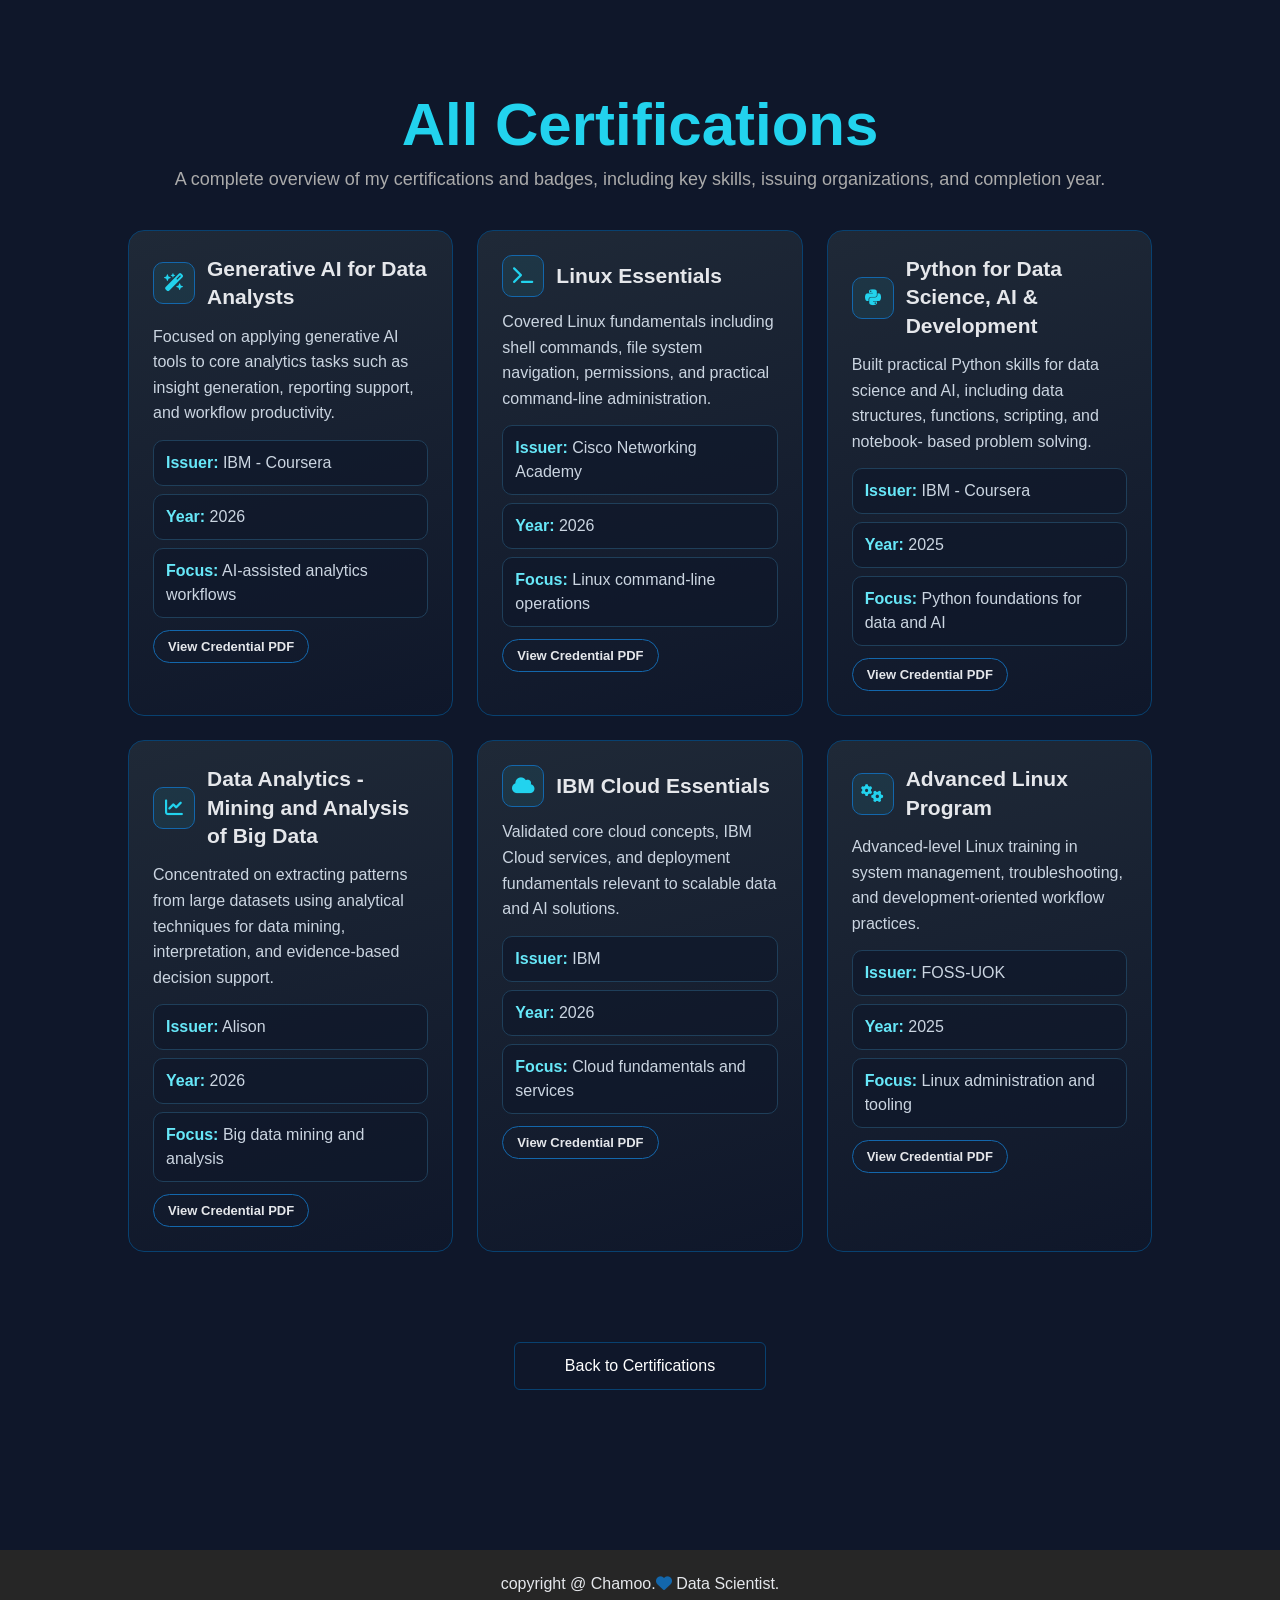
==== certifications.html @ 59e19214 "Create, change certificate state" ====
<!doctype html>
<html lang="en">
  <head>
    <meta charset="UTF-8" />
    <meta name="viewport" content="width=device-width, initial-scale=1.0" />
    <title>All Certifications | Chamodya Portfolio</title>
    <link rel="stylesheet" href="style.css" />
    <link
      rel="stylesheet"
      href="https://cdnjs.cloudflare.com/ajax/libs/font-awesome/6.5.1/css/all.min.css"
    />
  </head>
  <body class="works-page">
    <section id="all-certifications">
      <div class="container">
        <div class="all-works-header">
          <h1 class="sub-title">All Certifications</h1>
          <p class="all-works-subtitle">
            A complete overview of my certifications and badges, including key
            skills, issuing organizations, and completion year.
          </p>
        </div>

        <div class="detailed-work-list">
          <article class="detailed-work certificate-card">
            <div class="detailed-work-content">
              <div class="certificate-title">
                <i
                  class="fa-solid fa-wand-magic-sparkles"
                  aria-hidden="true"
                ></i>
                <h3>Generative AI for Data Analysts</h3>
              </div>
              <p>
                Focused on applying generative AI tools to core analytics tasks
                such as insight generation, reporting support, and workflow
                productivity.
              </p>
              <ul class="certificate-meta">
                <li><strong>Issuer:</strong> IBM - Coursera</li>
                <li><strong>Year:</strong> 2026</li>
                <li><strong>Focus:</strong> AI-assisted analytics workflows</li>
              </ul>
              <a
                class="credential-link"
                href="image/cer/Coursera%20data%20analytics.pdf"
                target="_blank"
                rel="noopener noreferrer"
              >
                View Credential PDF
              </a>
            </div>
          </article>

          <article class="detailed-work certificate-card">
            <div class="detailed-work-content">
              <div class="certificate-title">
                <i class="fa-solid fa-terminal" aria-hidden="true"></i>
                <h3>Linux Essentials</h3>
              </div>
              <p>
                Covered Linux fundamentals including shell commands, file system
                navigation, permissions, and practical command-line
                administration.
              </p>
              <ul class="certificate-meta">
                <li><strong>Issuer:</strong> Cisco Networking Academy</li>
                <li><strong>Year:</strong> 2026</li>
                <li><strong>Focus:</strong> Linux command-line operations</li>
              </ul>
              <a
                class="credential-link"
                href="image/cer/Linux_Essentials_certificate_wichamodya-gmail-com_d1fcda62-b8f0-4096-b018-f57a83b7edf5.pdf"
                target="_blank"
                rel="noopener noreferrer"
              >
                View Credential PDF
              </a>
            </div>
          </article>

          <article class="detailed-work certificate-card">
            <div class="detailed-work-content">
              <div class="certificate-title">
                <i class="fa-brands fa-python" aria-hidden="true"></i>
                <h3>Python for Data Science, AI & Development</h3>
              </div>
              <p>
                Built practical Python skills for data science and AI, including
                data structures, functions, scripting, and notebook- based
                problem solving.
              </p>
              <ul class="certificate-meta">
                <li><strong>Issuer:</strong> IBM - Coursera</li>
                <li><strong>Year:</strong> 2025</li>
                <li>
                  <strong>Focus:</strong> Python foundations for data and AI
                </li>
              </ul>
              <a
                class="credential-link"
                href="image/cer/Coursera%20python.pdf"
                target="_blank"
                rel="noopener noreferrer"
              >
                View Credential PDF
              </a>
            </div>
          </article>

          <article class="detailed-work certificate-card">
            <div class="detailed-work-content">
              <div class="certificate-title">
                <i class="fa-solid fa-chart-line" aria-hidden="true"></i>
                <h3>Data Analytics - Mining and Analysis of Big Data</h3>
              </div>
              <p>
                Concentrated on extracting patterns from large datasets using
                analytical techniques for data mining, interpretation, and
                evidence-based decision support.
              </p>
              <ul class="certificate-meta">
                <li><strong>Issuer:</strong> Alison</li>
                <li><strong>Year:</strong> 2026</li>
                <li><strong>Focus:</strong> Big data mining and analysis</li>
              </ul>
              <a
                class="credential-link"
                href="image/cer/Alison_Certificate-1663-56898956.pdf"
                target="_blank"
                rel="noopener noreferrer"
              >
                View Credential PDF
              </a>
            </div>
          </article>

          <article class="detailed-work certificate-card">
            <div class="detailed-work-content">
              <div class="certificate-title">
                <i class="fa-solid fa-cloud" aria-hidden="true"></i>
                <h3>IBM Cloud Essentials</h3>
              </div>
              <p>
                Validated core cloud concepts, IBM Cloud services, and
                deployment fundamentals relevant to scalable data and AI
                solutions.
              </p>
              <ul class="certificate-meta">
                <li><strong>Issuer:</strong> IBM</li>
                <li><strong>Year:</strong> 2026</li>
                <li><strong>Focus:</strong> Cloud fundamentals and services</li>
              </ul>
              <a
                class="credential-link"
                href="image/cer/IBM%20CC0103EN%20Certificate%20_%20IBM%20SkillsBuild.pdf"
                target="_blank"
                rel="noopener noreferrer"
              >
                View Credential PDF
              </a>
            </div>
          </article>

          <article class="detailed-work certificate-card">
            <div class="detailed-work-content">
              <div class="certificate-title">
                <i class="fa-solid fa-gears" aria-hidden="true"></i>
                <h3>Advanced Linux Program</h3>
              </div>
              <p>
                Advanced-level Linux training in system management,
                troubleshooting, and development-oriented workflow practices.
              </p>
              <ul class="certificate-meta">
                <li><strong>Issuer:</strong> FOSS-UOK</li>
                <li><strong>Year:</strong> 2025</li>
                <li>
                  <strong>Focus:</strong> Linux administration and tooling
                </li>
              </ul>
              <a
                class="credential-link"
                href="image\cer\Free and Open-Source Software Community - University of Kelaniya - Advanced Linux Program - 2025-11-29.png"
                target="_blank"
                rel="noopener noreferrer"
              >
                View Credential PDF
              </a>
            </div>
          </article>
        </div>

        <div class="works-page-actions">
          <a href="index.html#certifications" class="btn"
            >Back to Certifications</a
          >
        </div>
      </div>
    </section>

    <div class="copyright">
      <p>
        copyright @ Chamoo.<i class="fa-solid fa-heart"></i> Data Scientist.
      </p>
    </div>
  </body>
</html>
---- style.css ----
* {
  margin: 0;
  padding: 0;
  font-family: "Popping", sans-serif;
  box-sizing: border-box;
}
html {
  scroll-behavior: smooth;
}
:root {
  --screen-height: 100vh;
}
@supports (height: 100svh) {
  :root {
    --screen-height: 100svh;
  }
}
body {
  background: #0f172a;
  color: #e5e7eb;
}

body.works-page {
  min-height: var(--screen-height);
  display: flex;
  flex-direction: column;
}
img {
  max-width: 100%;
}
/* rgba(100,25,67,.827) */
#header {
  width: 100%;
  height: auto;
  min-height: var(--screen-height);
  /* background-image: url(image/1st___background.png); */
  background-size: cover;
  background-position: center;
}
.container {
  padding: 10px 10%;
}
nav {
  display: flex;
  align-items: center;
  justify-content: space-between;
  flex-wrap: wrap;
}
.logo {
  width: 100px;
}
nav ul li {
  display: inline-block;
  list-style: none;
  margin: 10px 20px;
}
nav ul li a {
  color: #fff;
  text-decoration: none;
  font-size: 18px;
  position: relative;
}
nav ul li a::after {
  content: "";
  width: 0;
  height: 3px;
  background: #3bd5ec;
  position: absolute;
  left: 0;
  bottom: -6px;
  transition: 0.5s;
}
nav ul li a:hover::after {
  width: 100%;
}
.header-text {
  font-size: 30px;
  display: flex;
}
.header-text h1 {
  font-size: 60px;
  margin-top: 10px;
}
.hi {
  font-size: 25px;
  color: #3bd5ec;
}
.header-text h1 span {
  color: #ffffff;
}
.typed-subtitle {
  min-height: 1.5em;
}
#typing-subtitle {
  background: linear-gradient(
    90deg,
    #44dbef,
    #06b6d4,
    #22d3ee,
    #3b82f6,
    #0b0ea8,
    #44dbef
  );
  background-size: 250% auto;
  -webkit-background-clip: text;
  background-clip: text;
  color: transparent;
  animation: rainbow-text 3.5s linear infinite;
}
#typing-subtitle-cursor {
  color: #22d3ee;
  animation: blink-cursor 0.8s step-end infinite;
}
.des {
  font-size: 20px;
}
.header-col-1 {
  flex-basis: 70%;
  align-items: center;
  margin-top: 20%;
}
.header-col-2 {
  flex-basis: 45%;
}
.header-col-2 img {
  margin-top: 18%;
  height: 370px;
  width: 370px;
  background-position: 50%;
  border: 3px solid white;
  border-radius: 60% 40% 30% 70%/60% 30% 70% 40%;
  position: relative;
  box-shadow: 0 0 35px rgba(213, 121, 255, 0.67);
  animation: ima 8s ease-in-out infinite;
}
/*------about-------*/
#about {
  padding: 60px 0;
  color: #ababab;
  width: 100%;
  height: auto;
  min-height: var(--screen-height);
  background-image: url(image/2nd_back.png);
  background-size: cover;
  background-position: center;
}
.row {
  display: flex;
  justify-content: space-between;
  flex-wrap: wrap;
}
#about .row {
  align-items: center;
  gap: 34px;
}

.about-col-1 {
  flex-basis: 35%;
  align-items: center;
}
.about-col-1 img {
  margin-top: 20px;
  height: 370px;
  width: 370px;
  background-position: 50%;
  border: 3px solid white;
  border-radius: 60% 40% 30% 70%/60% 30% 70% 40%;
  position: relative;
  box-shadow: 0 0 35px rgba(213, 121, 255, 0.67);
  animation: ima 8s ease-in-out infinite;
}
@keyframes ima {
  0% {
    border-radius: 60% 40% 30% 70%/60% 30% 70% 40%;
  }
  50% {
    border-radius: 30% 60% 70% 40%/50% 60% 30% 60%;
  }
  100% {
    border-radius: 60% 40% 30% 70%/60% 30% 70% 40%;
  }
}
@keyframes blink-cursor {
  50% {
    opacity: 0;
  }
}
@keyframes rainbow-text {
  to {
    background-position: 250% center;
  }
}

.about-col-2 {
  flex-basis: 60%;
  background: linear-gradient(
    160deg,
    rgba(17, 24, 39, 0.88),
    rgba(15, 23, 42, 0.84)
  );
  border: 1px solid #084170;
  border-radius: 18px;
  padding: 28px;
  box-shadow: 0 12px 30px rgba(2, 12, 27, 0.35);
}
.about-summary {
  color: #cbd5e1;
  line-height: 1.8;
  font-size: 17px;
  max-width: 62ch;
}
.sub-title {
  font-size: 60px;
  font-weight: 600;
  color: #22d3ee;
}
.tab-titles {
  display: flex;
  margin: 28px 0 26px;
  flex-wrap: wrap;
  gap: 12px;
}
.tab-links {
  margin-right: 0;
  font-size: 15px;
  font-weight: 600;
  color: #cbd5e1;
  background: rgba(19, 103, 172, 0.16);
  border: 1px solid #084170;
  border-radius: 999px;
  padding: 10px 18px;
  cursor: pointer;
  position: relative;
  transition:
    color 0.3s,
    background 0.3s,
    border-color 0.3s,
    transform 0.3s;
}
.tab-links::after {
  content: none;
}
.tab-links:hover {
  color: #e5e7eb;
  border-color: #22d3ee;
  transform: translateY(-2px);
}
.tab-links.active-link {
  color: #0f172a;
  background: #22d3ee;
  border-color: #22d3ee;
  box-shadow: 0 6px 16px rgba(34, 211, 238, 0.25);
}
.tab-contents ul li {
  list-style: none;
  margin: 0;
  background: rgba(15, 23, 42, 0.75);
  border: 1px solid #1f3f5a;
  border-radius: 12px;
  padding: 14px 16px;
  line-height: 1.7;
  color: #cbd5e1;
  transition:
    transform 0.3s,
    border-color 0.3s,
    background 0.3s;
}
.tab-contents ul li:hover {
  transform: translateY(-3px);
  border-color: #22d3ee;
  background: rgba(2, 132, 199, 0.12);
}
.tab-contents ul li span {
  color: #67e8f9;
  font-size: 15px;
  font-weight: 600;
  display: inline-block;
  margin-bottom: 4px;
}
.tab-contents {
  display: none;
  animation: fade-in-up 0.35s ease;
}
.tab-contents.active-tab {
  display: block;
}
.tab-contents ul {
  display: grid;
  gap: 12px;
}
@keyframes fade-in-up {
  from {
    opacity: 0;
    transform: translateY(8px);
  }
  to {
    opacity: 1;
    transform: translateY(0);
  }
}
/*---------Services--------*/
#services {
  padding: 30px 0;
  min-height: var(--screen-height);
}
.services-list {
  display: grid;
  grid-template-columns: repeat(auto-fit, minmax(270px, 1fr));
  grid-gap: 28px;
  margin-top: 50px;
}
.services-list > div {
  background: linear-gradient(160deg, #1f2937 0%, #111827 100%);
  border: 1px solid #084170;
  padding: 30px;
  font-size: 15px;
  font-weight: 400;
  border-radius: 16px;
  position: relative;
  overflow: hidden;
  display: flex;
  flex-direction: column;
  transition:
    transform 0.35s,
    border-color 0.35s,
    box-shadow 0.35s;
}
.services-list > div::before {
  content: "";
  position: absolute;
  top: 0;
  left: 0;
  width: 100%;
  height: 4px;
  background: linear-gradient(90deg, #22d3ee, #3b82f6);
}
.services-list > div i {
  width: 58px;
  height: 58px;
  border-radius: 14px;
  border: 1px solid #1367ac;
  color: #22d3ee;
  background: rgba(34, 211, 238, 0.08);
  display: inline-flex;
  align-items: center;
  justify-content: center;
  font-size: 24px;
  margin-bottom: 20px;
}
.services-list > div h2 {
  font-size: 24px;
  line-height: 1.3;
  font-weight: 600;
  color: #e5e7eb;
  margin-bottom: 14px;
}
.services-list > div p {
  color: #cbd5e1;
  line-height: 1.65;
}
.services-list > div p strong {
  color: #67e8f9;
  font-weight: 600;
}
.services-list > div a {
  margin-top: auto;
  align-self: flex-start;
  text-decoration: none;
  color: #e5e7eb;
  font-size: 13px;
  font-weight: 600;
  letter-spacing: 0.3px;
  display: inline-flex;
  align-items: center;
  gap: 8px;
  padding: 10px 16px;
  border-radius: 999px;
  border: 1px solid #1367ac;
  background: rgba(19, 103, 172, 0.15);
  transition:
    background 0.35s,
    color 0.35s,
    border-color 0.35s,
    transform 0.35s;
}
.services-list > div a::after {
  content: "→";
}
.services-list > div:hover {
  transform: translateY(-8px);
  border-color: #22d3ee;
  box-shadow: 0 12px 28px rgba(34, 211, 238, 0.16);
}
.services-list > div:hover a {
  background: #22d3ee;
  color: #0f172a;
  border-color: #22d3ee;
  transform: translateY(-1px);
}
/*---------Portfolio-----------*/
#portfolio {
  padding: 10px 0;
  min-height: var(--screen-height);
}
.work-list {
  display: grid;
  grid-template-columns: repeat(auto-fit, minmax(250px, 1fr));
  grid-gap: 40px;
  margin-top: 50px;
  /* height: 400px; */
}
.work {
  border-radius: 10px;
  position: relative;
  overflow: hidden;
}
.work img {
  width: 100%;
  border-radius: 10px;
  display: block;
  transition: transform 0.5s;
}
.layer {
  width: 100%;
  height: 0;
  background: linear-gradient(rgba(0, 0, 0, 0.6), #6fc5df);
  border-radius: 10px;
  position: absolute;
  left: 0;
  bottom: 0;
  overflow: hidden;
  display: flex;
  align-items: center;
  justify-content: center;
  flex-direction: column;
  padding: 0 40px;
  text-align: center;
  font-size: 14px;
  transition: height 0.5s;
}
.layer h3 {
  font-weight: 500;
  margin-bottom: 20px;
}
.layer a {
  margin-top: 20px;
  color: #17404c;
  text-decoration: none;
  font-size: 18px;
  line-height: 60px;
  background: #fff;
  width: 60px;
  height: 60px;
  border-radius: 50%;
  text-align: center;
}
.work:hover img {
  transform: scale(1.1);
}
.work:hover .layer {
  height: 100%;
}
.btn {
  display: block;
  margin: 50px auto;
  width: fit-content;
  border: 1px solid #084170;
  padding: 14px 50px;
  border-radius: 6px;
  text-decoration: none;
  color: #fff;
  transition: background 0.5s;
}
.btn:hover {
  background: #6fc5df;
}

/*---------Certifications-----------*/
#certifications {
  padding: 60px 0;
  min-height: var(--screen-height);
}

.certifications-intro {
  margin-top: 14px;
  color: #cbd5e1;
  max-width: 68ch;
  line-height: 1.7;
}

.certifications-list {
  margin-top: 34px;
  display: grid;
  grid-template-columns: repeat(auto-fit, minmax(260px, 1fr));
  gap: 24px;
}

.certifications-actions {
  display: flex;
  justify-content: center;
  margin-top: 38px;
}

.cert-card {
  background: linear-gradient(165deg, #1f2937 0%, #0f172a 100%);
  border: 1px solid #084170;
  border-radius: 16px;
  padding: 24px;
  transition:
    transform 0.35s,
    border-color 0.35s,
    box-shadow 0.35s;
}

.cert-card i {
  width: 52px;
  height: 52px;
  border-radius: 12px;
  border: 1px solid #1367ac;
  display: inline-flex;
  align-items: center;
  justify-content: center;
  color: #22d3ee;
  background: rgba(34, 211, 238, 0.08);
  font-size: 22px;
  margin-bottom: 16px;
}

.cert-card h3 {
  color: #e5e7eb;
  font-size: 22px;
  margin-bottom: 12px;
}

.cert-card p {
  color: #cbd5e1;
  line-height: 1.7;
  margin-bottom: 4px;
}

.cert-card p strong {
  color: #67e8f9;
}

.cert-card a {
  display: inline-flex;
  align-items: center;
  gap: 6px;
  margin-top: 14px;
  text-decoration: none;
  color: #e5e7eb;
  border: 1px solid #1367ac;
  border-radius: 999px;
  padding: 8px 14px;
  font-size: 13px;
  font-weight: 600;
  transition:
    background 0.35s,
    color 0.35s,
    border-color 0.35s;
}

.cert-card a::after {
  content: "↗";
}

.cert-card:hover {
  transform: translateY(-7px);
  border-color: #22d3ee;
  box-shadow: 0 14px 28px rgba(34, 211, 238, 0.16);
}

.cert-card:hover a {
  background: #22d3ee;
  color: #0f172a;
  border-color: #22d3ee;
}

#all-certifications {
  padding: 80px 0;
  min-height: var(--screen-height);
}

body.works-page #all-certifications {
  min-height: auto;
  flex: 1;
}

#all-certifications .certifications-list {
  margin-top: 30px;
}

#all-certifications .cert-card {
  height: 100%;
}

#all-certifications .detailed-work-list {
  grid-template-columns: repeat(auto-fit, minmax(300px, 1fr));
  gap: 24px;
}

#all-certifications .detailed-work {
  background: linear-gradient(165deg, #1f2937 0%, #0f172a 100%);
  border-radius: 16px;
  border: 1px solid #084170;
}

#all-certifications .detailed-work-content {
  padding: 24px;
}

#all-certifications .certificate-title {
  display: flex;
  align-items: center;
  gap: 12px;
  margin-bottom: 12px;
}

#all-certifications .certificate-title i {
  width: 42px;
  height: 42px;
  border-radius: 10px;
  border: 1px solid #1367ac;
  color: #22d3ee;
  background: rgba(34, 211, 238, 0.08);
  display: inline-flex;
  align-items: center;
  justify-content: center;
  font-size: 18px;
  flex-shrink: 0;
}

#all-certifications .detailed-work-content h3 {
  margin: 0;
  color: #e5e7eb;
  font-size: 21px;
  line-height: 1.35;
}

#all-certifications .detailed-work-content p {
  color: #cbd5e1;
  margin-bottom: 14px;
}

#all-certifications .certificate-meta {
  list-style: none;
  padding: 0;
  margin: 0;
  display: grid;
  gap: 8px;
}

#all-certifications .certificate-meta li {
  padding: 10px 12px;
  border-radius: 10px;
  border: 1px solid #1f3f5a;
  background: rgba(15, 23, 42, 0.7);
  color: #cbd5e1;
  line-height: 1.5;
}

#all-certifications .certificate-meta li strong {
  color: #67e8f9;
}

#all-certifications .credential-note {
  margin-top: 12px;
  margin-bottom: 0;
  font-size: 14px;
  color: #9ca3af;
  font-style: italic;
}

#all-certifications .credential-link {
  display: inline-flex;
  align-items: center;
  margin-top: 12px;
  text-decoration: none;
  color: #e5e7eb;
  border: 1px solid #1367ac;
  border-radius: 999px;
  padding: 8px 14px;
  font-size: 13px;
  font-weight: 600;
  transition:
    background 0.35s,
    color 0.35s,
    border-color 0.35s,
    transform 0.3s;
}

#all-certifications .credential-link:hover {
  background: #22d3ee;
  color: #0f172a;
  border-color: #22d3ee;
  transform: translateY(-2px);
}

/*---------All works page-----------*/
#all-works {
  padding: 80px 0;
  min-height: var(--screen-height);
}

body.works-page #all-works {
  min-height: auto;
  flex: 1;
}

#contact {
  min-height: var(--screen-height);
  display: flex;
  flex-direction: column;
  justify-content: space-between;
}

.all-works-header {
  text-align: center;
  margin-bottom: 40px;
}

.project-links {
  margin-top: 16px;
  display: flex;
  gap: 12px;
}

.project-links a {
  width: 40px;
  height: 40px;
  border-radius: 50%;
  border: 1px solid #084170;
  color: #e5e7eb;
  text-decoration: none;
  display: inline-flex;
  align-items: center;
  justify-content: center;
  font-size: 18px;
  transition:
    background 0.4s,
    color 0.4s,
    transform 0.3s,
    border-color 0.4s;
}

.project-links a:hover {
  background: #6fc5df;
  color: #0f172a;
  border-color: #22d3ee;
  transform: translateY(-3px);
}

.all-works-subtitle {
  color: #ababab;
  font-size: 18px;
  margin-top: 10px;
}

.detailed-work-list {
  display: grid;
  grid-template-columns: repeat(auto-fit, minmax(280px, 1fr));
  gap: 30px;
}

.detailed-work {
  background: #262626;
  border-radius: 10px;
  overflow: hidden;
  border: 1px solid #084170;
  transition:
    transform 0.35s,
    border-color 0.35s,
    box-shadow 0.35s;
}

.detailed-work img {
  width: 100%;
  height: 220px;
  object-fit: cover;
  transition: transform 0.45s;
}

.detailed-work:hover {
  transform: translateY(-8px);
  border-color: #22d3ee;
  box-shadow: 0 0 25px rgba(34, 211, 238, 0.25);
}

.detailed-work:hover img {
  transform: scale(1.06);
}

.detailed-work-content {
  padding: 20px;
}

.detailed-work-content h3 {
  color: #22d3ee;
  margin-bottom: 12px;
  font-size: 22px;
}

.detailed-work-content p {
  color: #e5e7eb;
  line-height: 1.6;
  margin-bottom: 12px;
}

.detailed-work-content ul {
  padding-left: 18px;
  color: #ababab;
  line-height: 1.7;
}

.works-page-actions {
  display: flex;
  justify-content: center;
  margin-top: 40px;
}

.works-page-actions .btn {
  transition:
    background 0.5s,
    transform 0.3s;
}

.works-page-actions .btn:hover {
  transform: translateY(-3px);
}
/*---------contact--------*/
.contact-left {
  flex-basis: 35%;
}
.contact-right {
  flex-basis: 60%;
}
.contact-left p {
  margin-top: 30px;
}
.contact-left p i {
  color: #1367ac;
  margin-right: 15px;
  font-size: 25px;
}
.social-icons {
  margin-top: 30px;
}
.social-icons a {
  text-decoration: none;
  font-size: 30px;
  margin-right: 15px;
  color: #ababab;
  display: inline-block;
  transition: transform 0.5s;
}
.social-icons a:hover {
  color: #3bd5ec;
  transform: translateY(-5px);
}
.btn.btn2 {
  display: inline-block;
  background: #1367ac;
}
.contact-right form {
  width: 100%;
}
form input,
form textarea {
  width: 100%;
  border: 0;
  outline: none;
  background: #262626;
  padding: 15px;
  margin: 15px 0;
  color: #fff;
  font-size: 18px;
  border-radius: 6px;
}
form .btn2 {
  padding: 14px 60px;
  font-size: 18px;
  margin-top: 20px;
  cursor: pointer;
}
.copyright {
  width: 100%;
  text-align: center;
  padding: 25px 0;
  background: #262626;
  font-weight: 300;
  margin-top: 20px;
}
.copyright i {
  color: #1367ac;
}
/*------------css for small screen-------*/
nav .fas {
  display: none;
}
@media only screen and (max-width: 900px) {
  .container {
    padding: 10px 8%;
  }
  #header,
  #about {
    height: auto;
    min-height: var(--screen-height);
  }
  .header-text {
    font-size: 24px;
    gap: 20px;
  }
  .header-text h1 {
    font-size: 46px;
  }
  .header-col-1 {
    margin-top: 10%;
  }
  .header-col-2 img,
  .about-col-1 img {
    width: min(42vw, 320px);
    height: min(42vw, 320px);
  }
  .sub-title {
    font-size: 50px;
  }
  .about-col-1,
  .about-col-2,
  .contact-left,
  .contact-right {
    flex-basis: 100%;
  }
  .about-col-2 {
    padding: 24px;
  }
  .about-col-1,
  .contact-left {
    margin-bottom: 30px;
  }
  .services-list,
  .work-list,
  .certifications-list {
    grid-template-columns: repeat(2, minmax(220px, 1fr));
    grid-gap: 28px;
  }
  .layer {
    padding: 0 24px;
  }
}
@media only screen and (max-width: 600px) {
  #header {
    height: auto;
    min-height: var(--screen-height);
  }
  .container {
    padding: 10px 6%;
  }
  .logo {
    width: 80px;
  }
  .header-text {
    margin-top: 20px;
    font-size: 16px;
    flex-direction: column;
    align-items: center;
    text-align: center;
    gap: 20px;
  }
  .header-text h1 {
    font-size: 30px;
  }
  .header-col-1 {
    margin-top: 0;
  }
  .header-col-2 {
    display: flex;
    justify-content: center;
  }
  .header-col-2 img {
    margin-top: 0;
    width: min(75vw, 280px);
    height: min(75vw, 280px);
  }
  nav .fas {
    display: block;
    font-size: 25px;
  }
  nav ul {
    background: #076604;
    position: fixed;
    top: 0;
    right: -220px;
    width: 220px;
    height: 100vh;
    padding-top: 50px;
    z-index: 2;
    transition: right 0.5s;
  }
  nav ul li {
    display: block;
    margin: 25px;
  }
  nav ul .fas {
    position: absolute;
    top: 25px;
    left: 25px;
    cursor: pointer;
  }
  .sub-title {
    font-size: 40px;
  }
  #about {
    height: auto;
    padding: 50px 0;
  }
  .header-col-1,
  .header-col-2 {
    flex-basis: 100%;
  }
  .about-col-1,
  .about-col-2 {
    flex-basis: 100%;
  }
  .about-col-1 {
    margin-bottom: 24px;
    display: flex;
    justify-content: center;
  }
  .about-col-1 img {
    margin-top: 0;
    width: min(75vw, 280px);
    height: min(75vw, 280px);
  }
  .about-col-2 {
    font-size: 15px;
    line-height: 1.6;
    padding: 20px;
    border-radius: 14px;
  }
  .about-summary {
    font-size: 15px;
    line-height: 1.7;
  }
  .tab-titles {
    gap: 10px;
    margin: 20px 0 24px;
  }
  .tab-links {
    font-size: 14px;
    padding: 8px 14px;
  }
  #services,
  #certifications,
  #portfolio,
  #contact {
    padding: 40px 0;
  }
  .services-list,
  .work-list,
  .certifications-list {
    grid-template-columns: 1fr;
    grid-gap: 22px;
    margin-top: 30px;
  }
  .cert-card {
    padding: 20px;
  }

  #all-certifications .detailed-work-content {
    padding: 20px;
  }

  #all-certifications .detailed-work-content h3 {
    font-size: 19px;
  }

  #all-certifications .certificate-title i {
    width: 38px;
    height: 38px;
    font-size: 16px;
  }

  .cert-card h3 {
    font-size: 20px;
  }
  .services-list > div {
    padding: 24px;
  }
  .services-list > div h2 {
    font-size: 24px;
  }
  .services-list > div i {
    width: 50px;
    height: 50px;
    font-size: 20px;
    margin-bottom: 18px;
  }
  .layer {
    padding: 0 18px;
    font-size: 13px;
  }
  .layer h3 {
    margin-bottom: 12px;
    font-size: 18px;
  }
  .layer a {
    width: 46px;
    height: 46px;
    line-height: 46px;
    font-size: 16px;
  }
  .btn {
    padding: 12px 36px;
  }
  .contact-left,
  .contact-right {
    flex-basis: 100%;
  }
  .contact-left p {
    margin-top: 20px;
  }
  .contact-left p i {
    font-size: 20px;
  }
  .social-icons a {
    font-size: 24px;
  }
  form input,
  form textarea,
  form .btn2 {
    font-size: 16px;
  }
  form .btn2 {
    width: 100%;
    padding: 12px 20px;
  }
  .copyright {
    font-size: 14px;
    padding: 18px 10px;
  }
}
#msg {
  color: #61b752;
  margin-top: -40px;
  display: block;
}
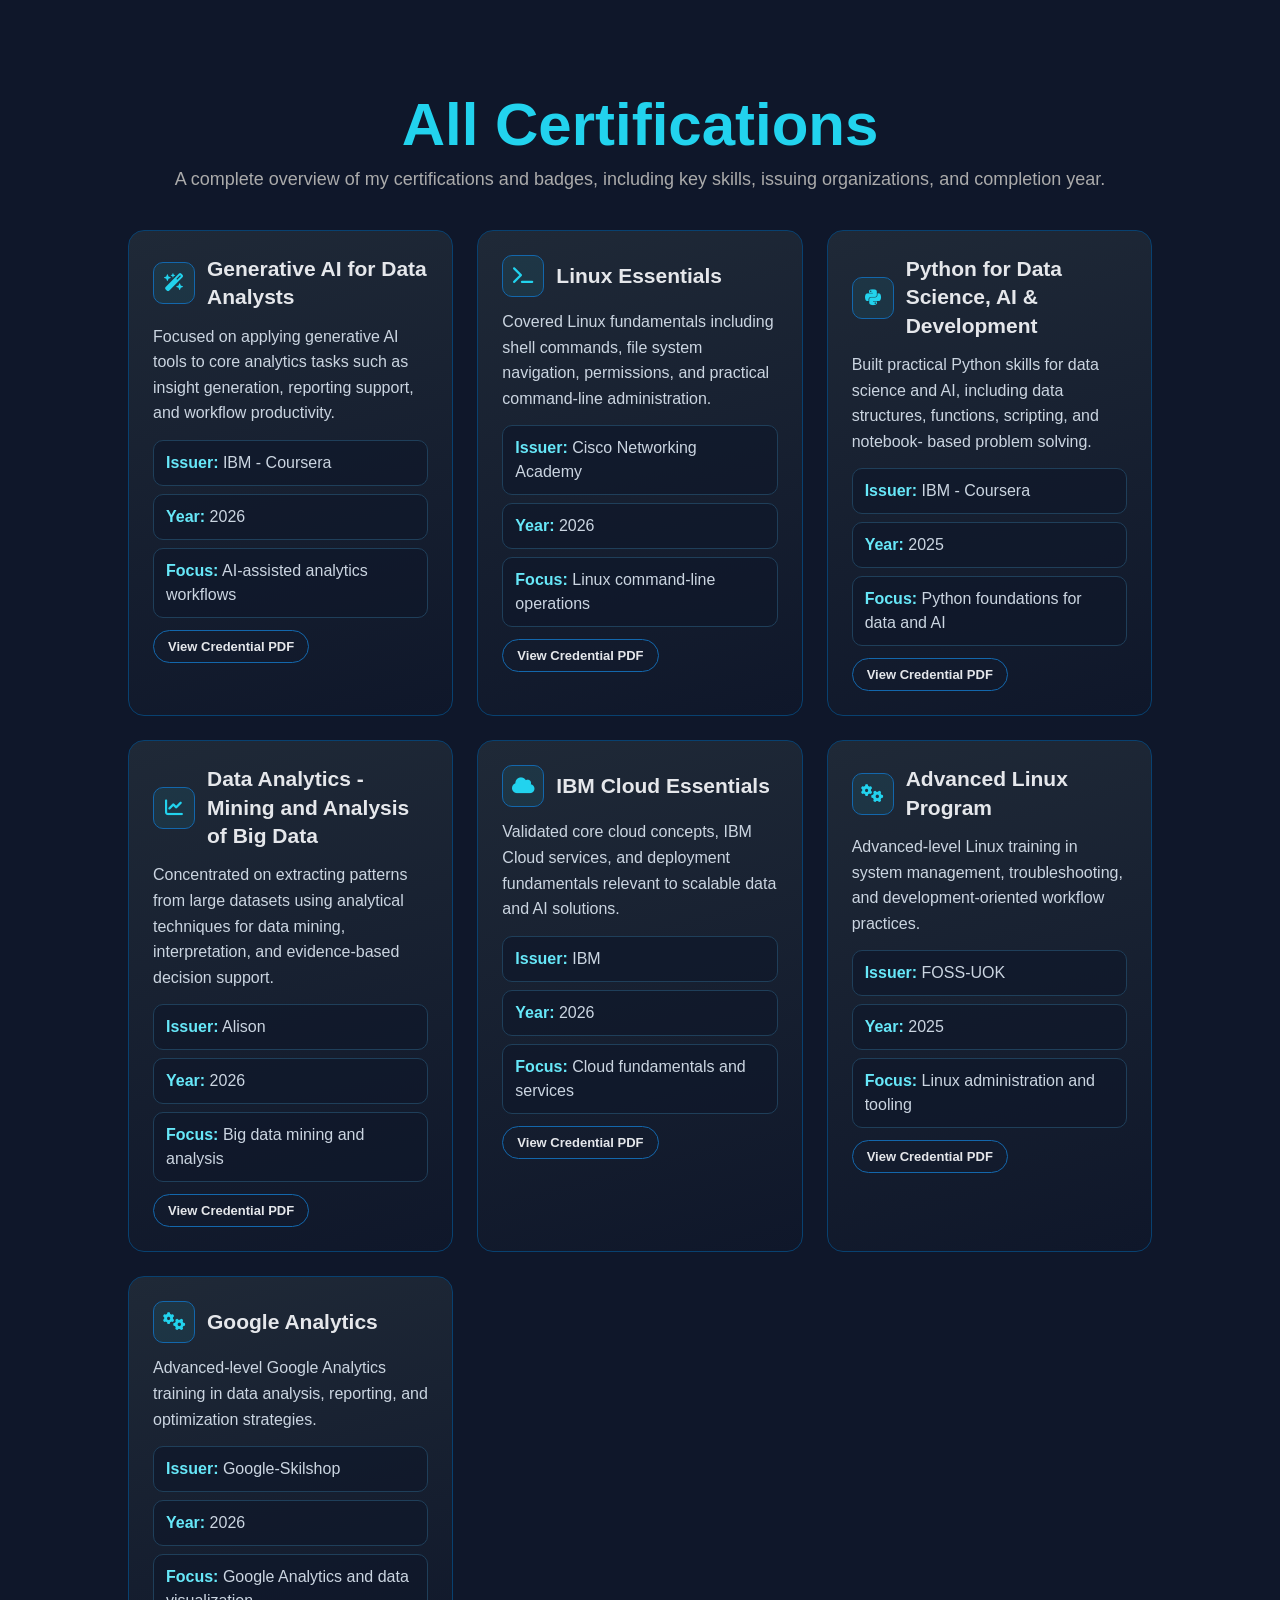
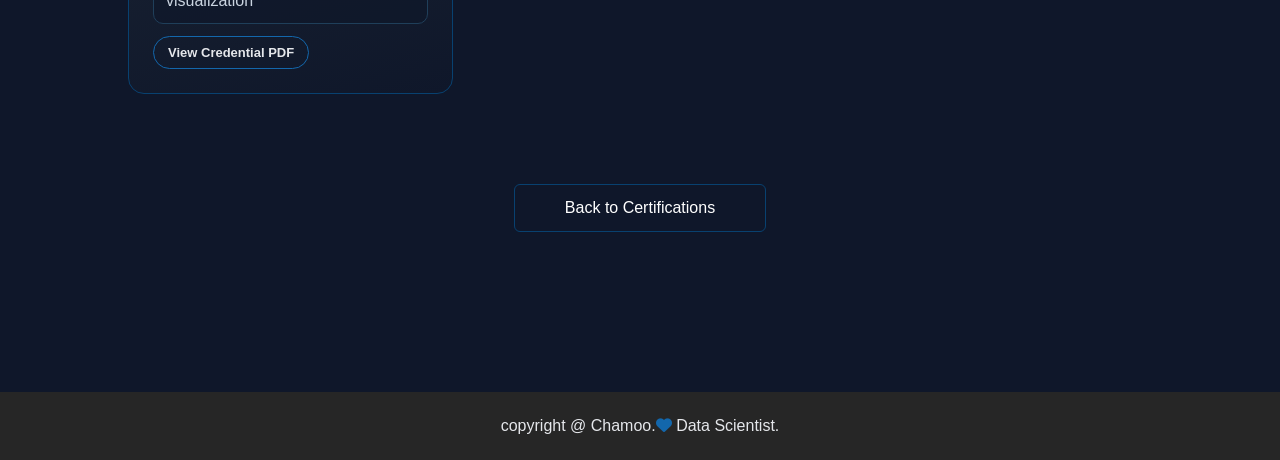
==== commit 53b858c1: "Add cer" ====
--- a/certifications.html
+++ b/certifications.html
@@ -189,6 +189,33 @@
               </a>
             </div>
           </article>
+          <article class="detailed-work certificate-card">
+            <div class="detailed-work-content">
+              <div class="certificate-title">
+                <i class="fa-solid fa-gears" aria-hidden="true"></i>
+                <h3>Google Analytics</h3>
+              </div>
+              <p>
+                Advanced-level Google Analytics training in data analysis,
+                reporting, and optimization strategies.
+              </p>
+              <ul class="certificate-meta">
+                <li><strong>Issuer:</strong> Google-Skilshop</li>
+                <li><strong>Year:</strong> 2026</li>
+                <li>
+                  <strong>Focus:</strong> Google Analytics and data visualization
+                </li>
+              </ul>
+              <a
+                class="credential-link"
+                href="image\cer\googleanalytics.pdf"
+                target="_blank"
+                rel="noopener noreferrer"
+              >
+                View Credential PDF
+              </a>
+            </div>
+          </article>
         </div>
 
         <div class="works-page-actions">
--- a/style.css
+++ b/style.css
@@ -860,6 +860,15 @@
 .btn.btn2 {
   display: inline-block;
   background: #1367ac;
+  transition:
+    background 0.5s,
+    transform 0.3s,
+    box-shadow 0.3s;
+}
+.contact-left .btn2:hover,
+.contact-right form .btn2:hover {
+  transform: translateY(-5px);
+  box-shadow: 0 10px 18px rgba(19, 103, 172, 0.35);
 }
 .contact-right form {
   width: 100%;
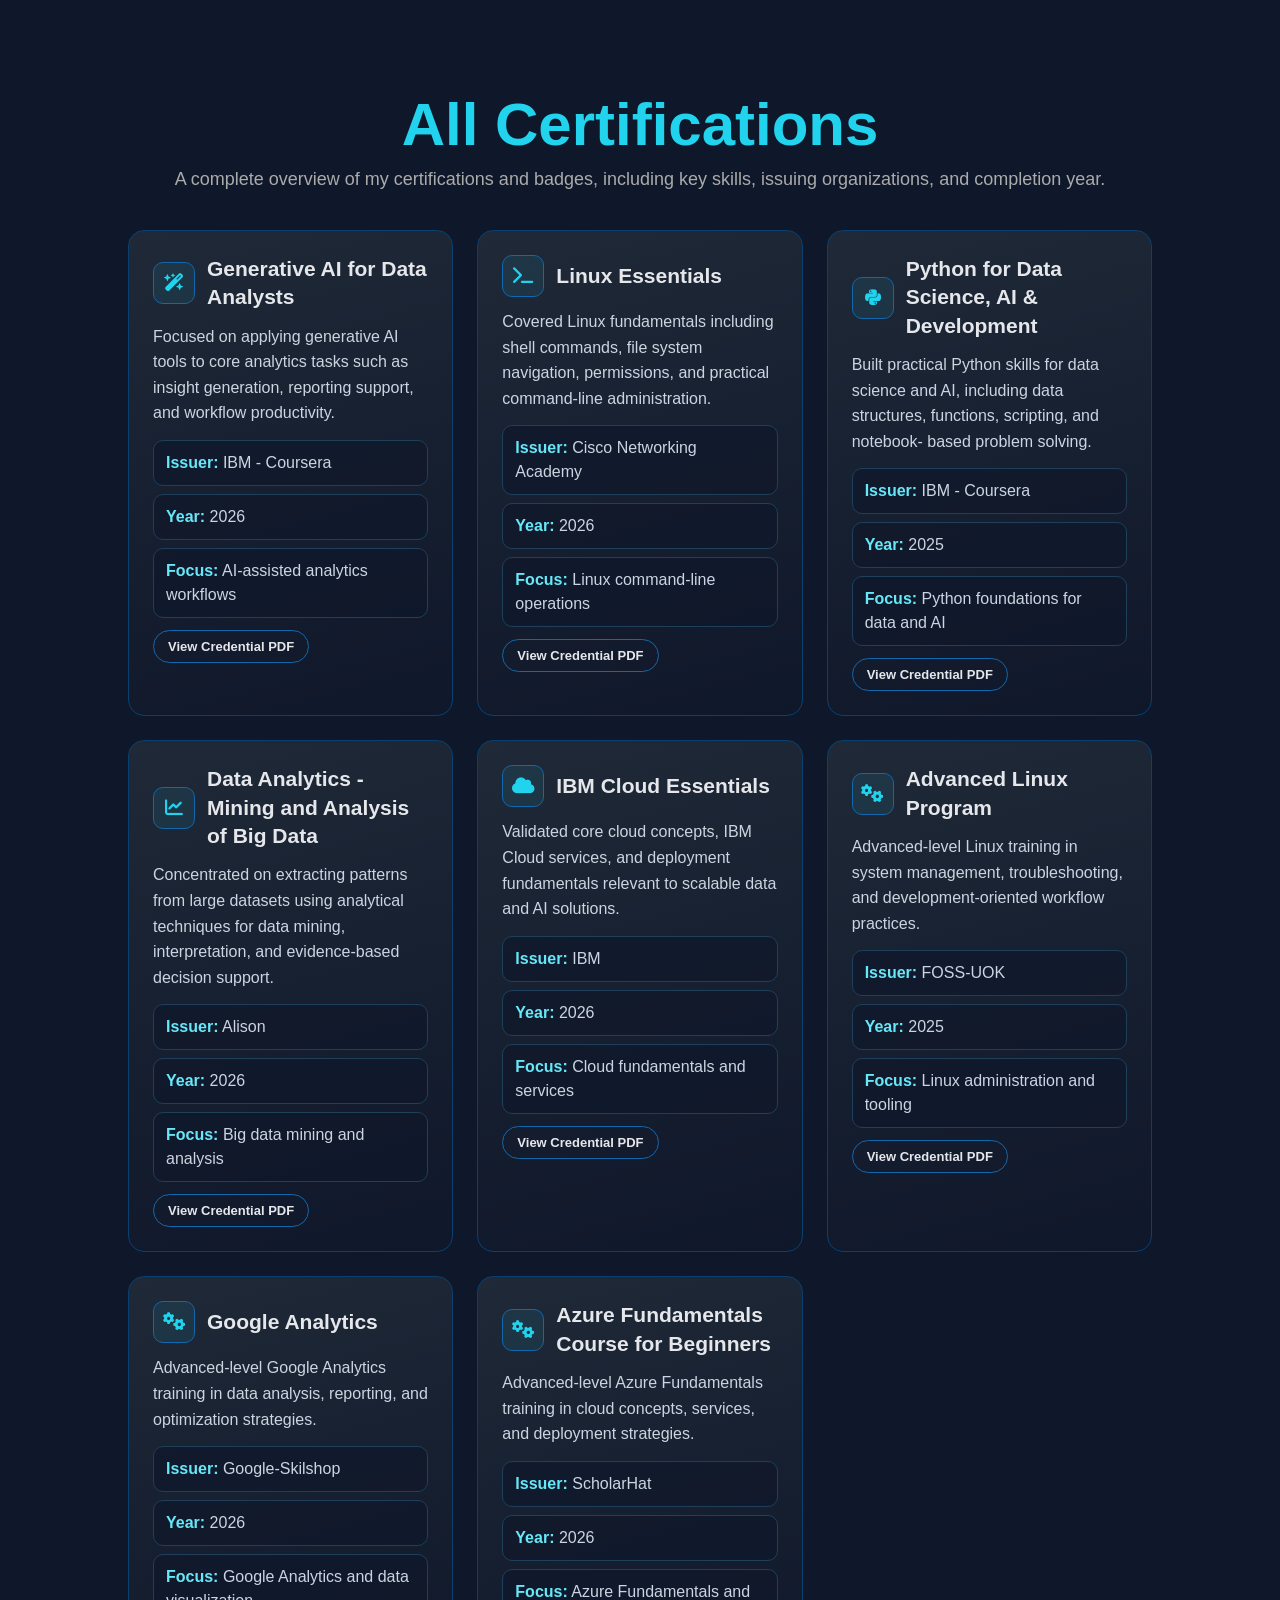
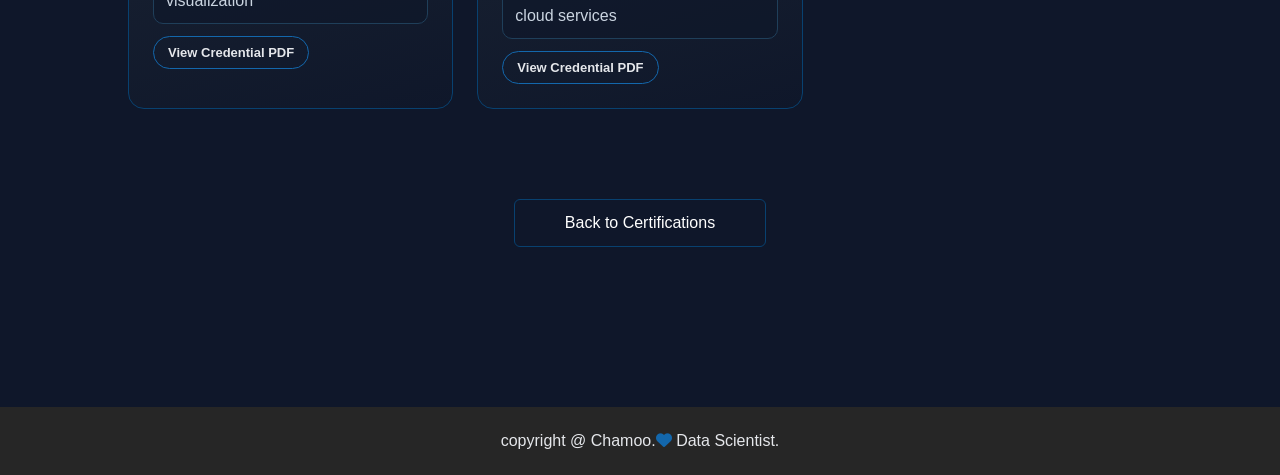
==== commit f603e147: "Add cer" ====
--- a/certifications.html
+++ b/certifications.html
@@ -216,6 +216,34 @@
               </a>
             </div>
           </article>
+          <article class="detailed-work certificate-card">
+            <div class="detailed-work-content">
+              <div class="certificate-title">
+                <i class="fa-solid fa-gears" aria-hidden="true"></i>
+                <h3>
+Azure Fundamentals Course for Beginners</h3>
+              </div>
+              <p>
+                Advanced-level Azure Fundamentals training in cloud concepts,
+                services, and deployment strategies.
+              </p>
+              <ul class="certificate-meta">
+                <li><strong>Issuer:</strong> ScholarHat</li>
+                <li><strong>Year:</strong> 2026</li>
+                <li>
+                  <strong>Focus:</strong> Azure Fundamentals and cloud services
+                </li>
+              </ul>
+              <a
+                class="credential-link"
+                href="image\cer\Azure Fundamentals Course for Beginners.pdf"
+                target="_blank"
+                rel="noopener noreferrer"
+              >
+                View Credential PDF
+              </a>
+            </div>
+          </article>
         </div>
 
         <div class="works-page-actions">
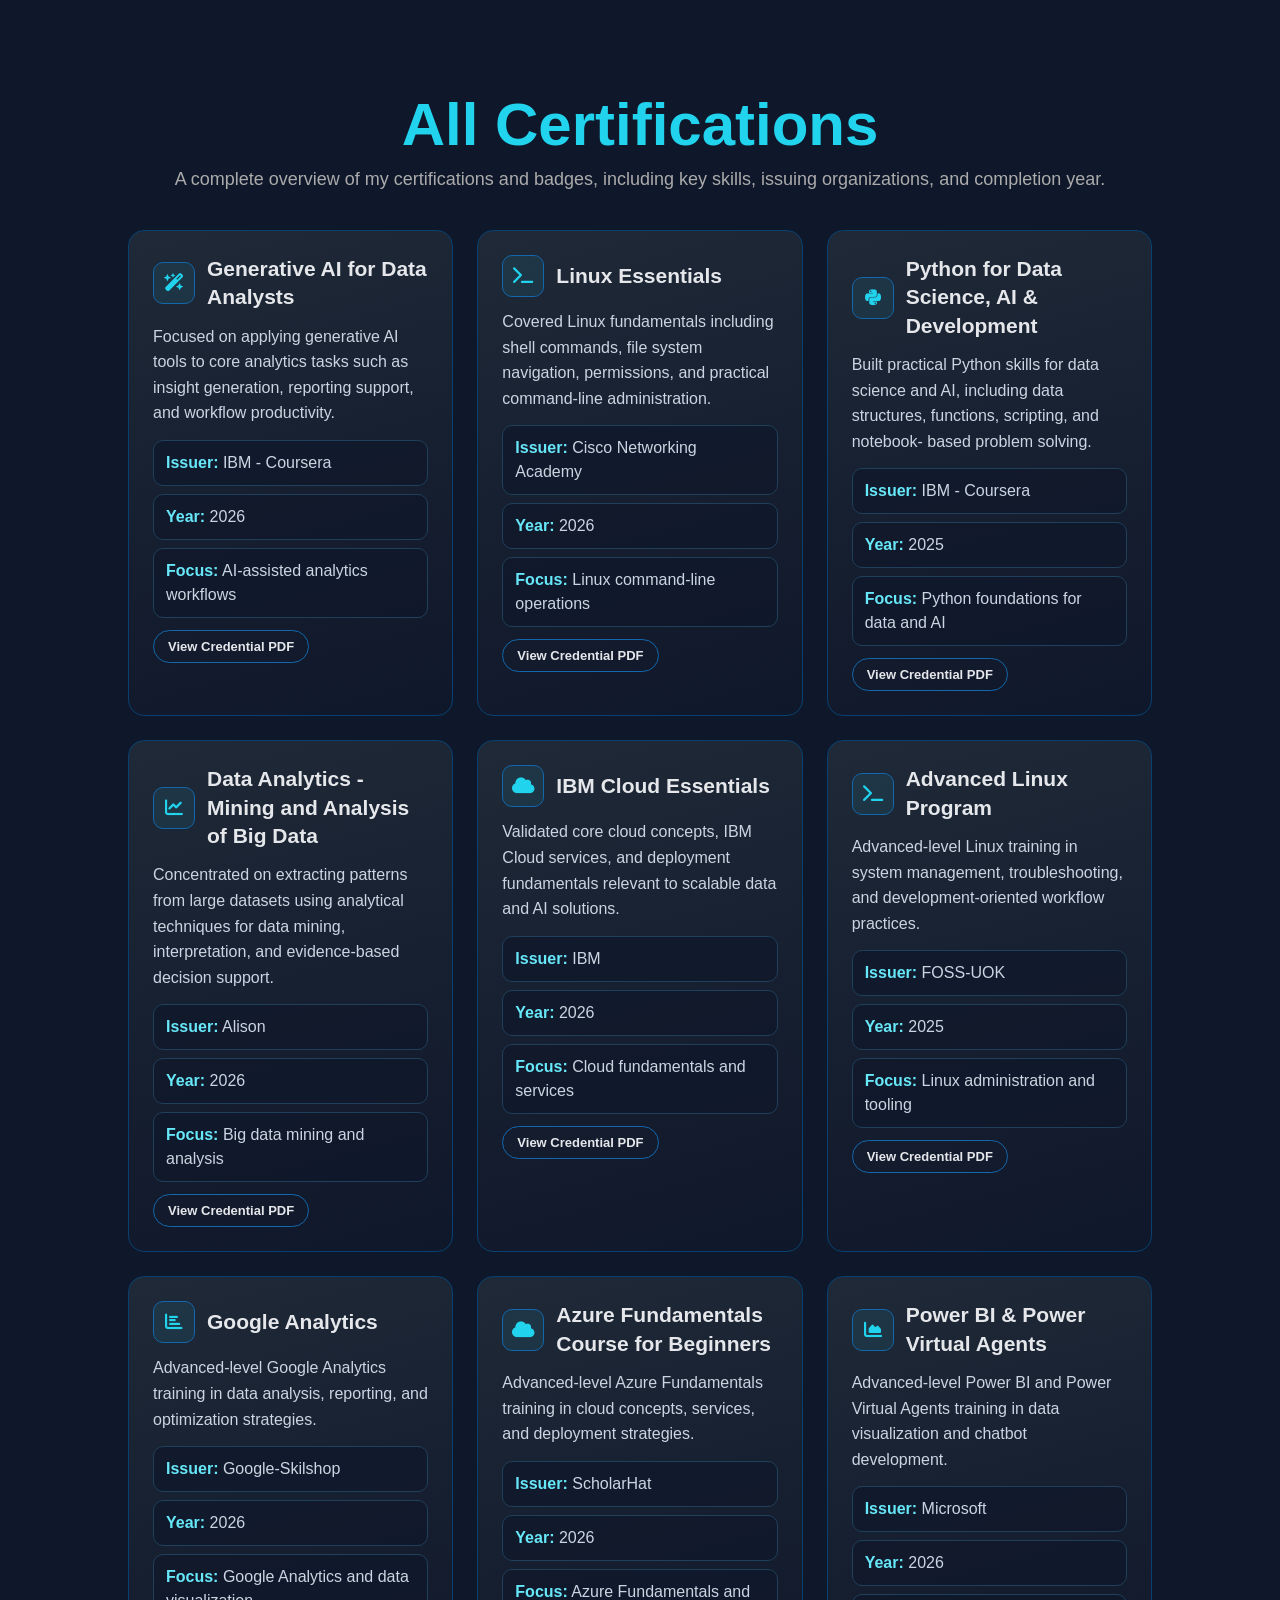
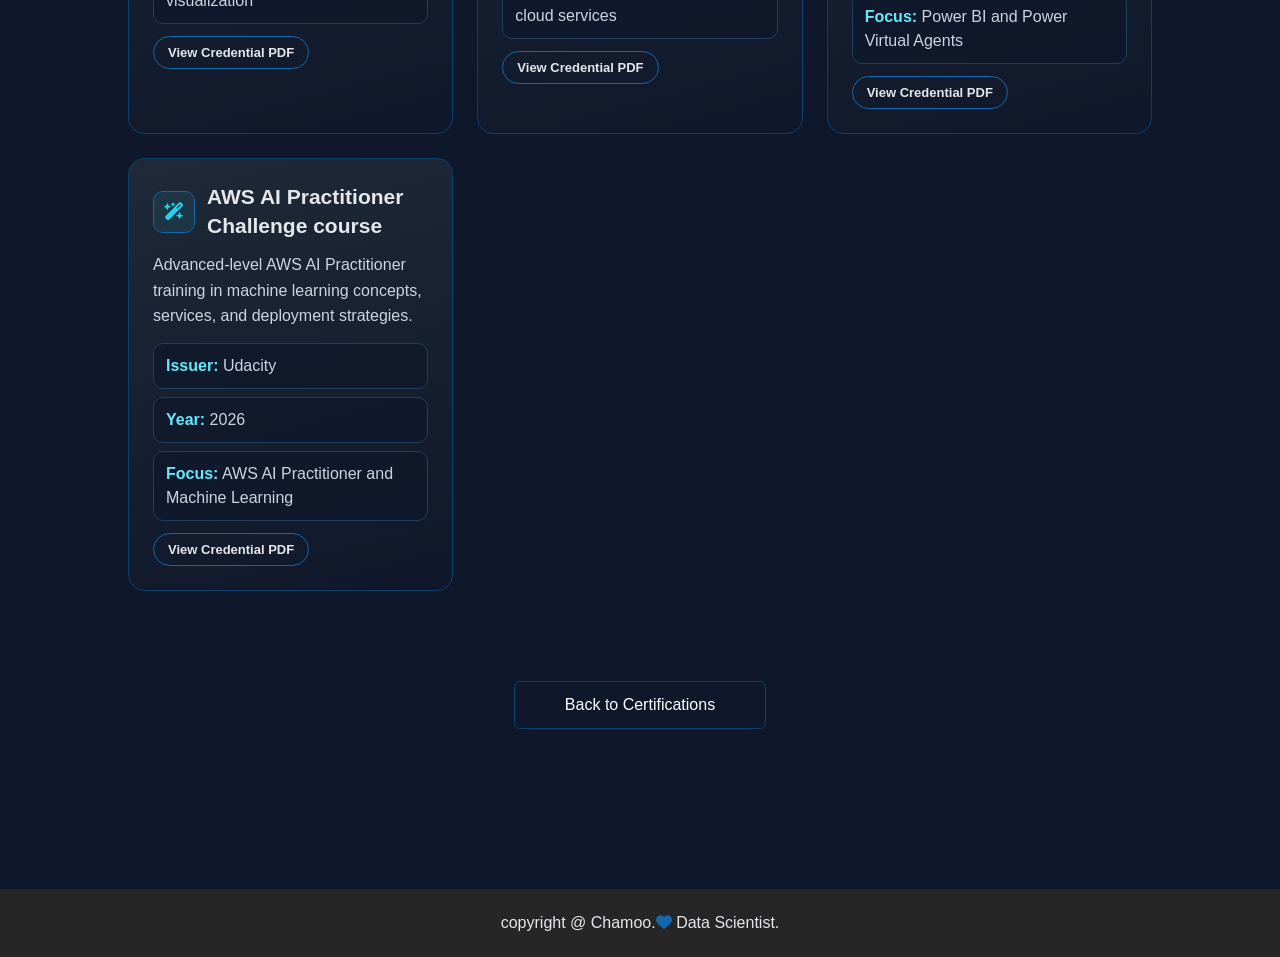
==== commit 97270c67: "Add" ====
--- a/certifications.html
+++ b/certifications.html
@@ -165,7 +165,7 @@
           <article class="detailed-work certificate-card">
             <div class="detailed-work-content">
               <div class="certificate-title">
-                <i class="fa-solid fa-gears" aria-hidden="true"></i>
+                <i class="fa-solid fa-terminal" aria-hidden="true"></i>
                 <h3>Advanced Linux Program</h3>
               </div>
               <p>
@@ -192,7 +192,7 @@
           <article class="detailed-work certificate-card">
             <div class="detailed-work-content">
               <div class="certificate-title">
-                <i class="fa-solid fa-gears" aria-hidden="true"></i>
+                <i class="fa-solid fa-chart-bar" aria-hidden="true"></i>
                 <h3>Google Analytics</h3>
               </div>
               <p>
@@ -203,7 +203,8 @@
                 <li><strong>Issuer:</strong> Google-Skilshop</li>
                 <li><strong>Year:</strong> 2026</li>
                 <li>
-                  <strong>Focus:</strong> Google Analytics and data visualization
+                  <strong>Focus:</strong> Google Analytics and data
+                  visualization
                 </li>
               </ul>
               <a
@@ -219,9 +220,8 @@
           <article class="detailed-work certificate-card">
             <div class="detailed-work-content">
               <div class="certificate-title">
-                <i class="fa-solid fa-gears" aria-hidden="true"></i>
-                <h3>
-Azure Fundamentals Course for Beginners</h3>
+                <i class="fa-solid fa-cloud" aria-hidden="true"></i>
+                <h3>Azure Fundamentals Course for Beginners</h3>
               </div>
               <p>
                 Advanced-level Azure Fundamentals training in cloud concepts,
@@ -237,6 +237,64 @@
               <a
                 class="credential-link"
                 href="image\cer\Azure Fundamentals Course for Beginners.pdf"
+                target="_blank"
+                rel="noopener noreferrer"
+              >
+                View Credential PDF
+              </a>
+            </div>
+          </article>
+          <article class="detailed-work certificate-card">
+            <div class="detailed-work-content">
+              <div class="certificate-title">
+                <i class="fa-solid fa-chart-area" aria-hidden="true"></i>
+                <h3>Power BI & Power Virtual Agents</h3>
+              </div>
+              <p>
+                Advanced-level Power BI and Power Virtual Agents training in
+                data visualization and chatbot development.
+              </p>
+              <ul class="certificate-meta">
+                <li><strong>Issuer:</strong> Microsoft</li>
+                <li><strong>Year:</strong> 2026</li>
+                <li>
+                  <strong>Focus:</strong> Power BI and Power Virtual Agents
+                </li>
+              </ul>
+              <a
+                class="credential-link"
+                href="image\cer\power BI.pdf"
+                target="_blank"
+                rel="noopener noreferrer"
+              >
+                View Credential PDF
+              </a>
+            </div>
+          </article>
+          <article class="detailed-work certificate-card">
+            <div class="detailed-work-content">
+              <div class="certificate-title">
+                <i
+                  class="fa-solid fa-wand-magic-sparkles"
+                  aria-hidden="true"
+                ></i>
+                <h3>AWS AI Practitioner Challenge course</h3>
+              </div>
+              <p>
+                Advanced-level AWS AI Practitioner training in machine learning
+                concepts, services, and deployment strategies.
+              </p>
+              <ul class="certificate-meta">
+                <li><strong>Issuer:</strong> Udacity</li>
+                <li><strong>Year:</strong> 2026</li>
+                <li>
+                  <strong>Focus:</strong> AWS AI Practitioner and Machine
+                  Learning
+                </li>
+              </ul>
+              <a
+                class="credential-link"
+                href="https://cdn.getblueshift.com/bee/images/ed5b8755-0989-4944-9ca5-287bb68e4a22/Challenge%20Completion%20Badge_Light.png?bsft_eid=02ace6ce-3bdc-f3ca-aa94-881c396e61b2&utm_campaign=sch_600_auto_ndxxx_aws-challenge-2026-completion-badge_global&utm_source=blueshift&utm_medium=email&utm_content=sch_600_auto_ndxxx_aws-challenge-2026-completion-badge_global&bsft_clkid=1c4a0be3-9f1b-4afc-9100-86493f88a148&bsft_uid=ba9540ea-4cf7-44d6-a7cd-2aefab6f9e3b&bsft_mid=20c695d5-ec01-4f6c-9915-4b90e4c65a34&bsft_txnid=db03d976-7f64-4c9d-8d77-1c258b2d0112&bsft_aaid=8d7e276e-4a10-41b2-8868-423fe96dd6b2&bsft_mime_type=html&bsft_ek=2026-04-05T16%3A08%3A01Z&bsft_lx=2&bsft_tv=28&bsft_clicked_by=bot"
                 target="_blank"
                 rel="noopener noreferrer"
               >
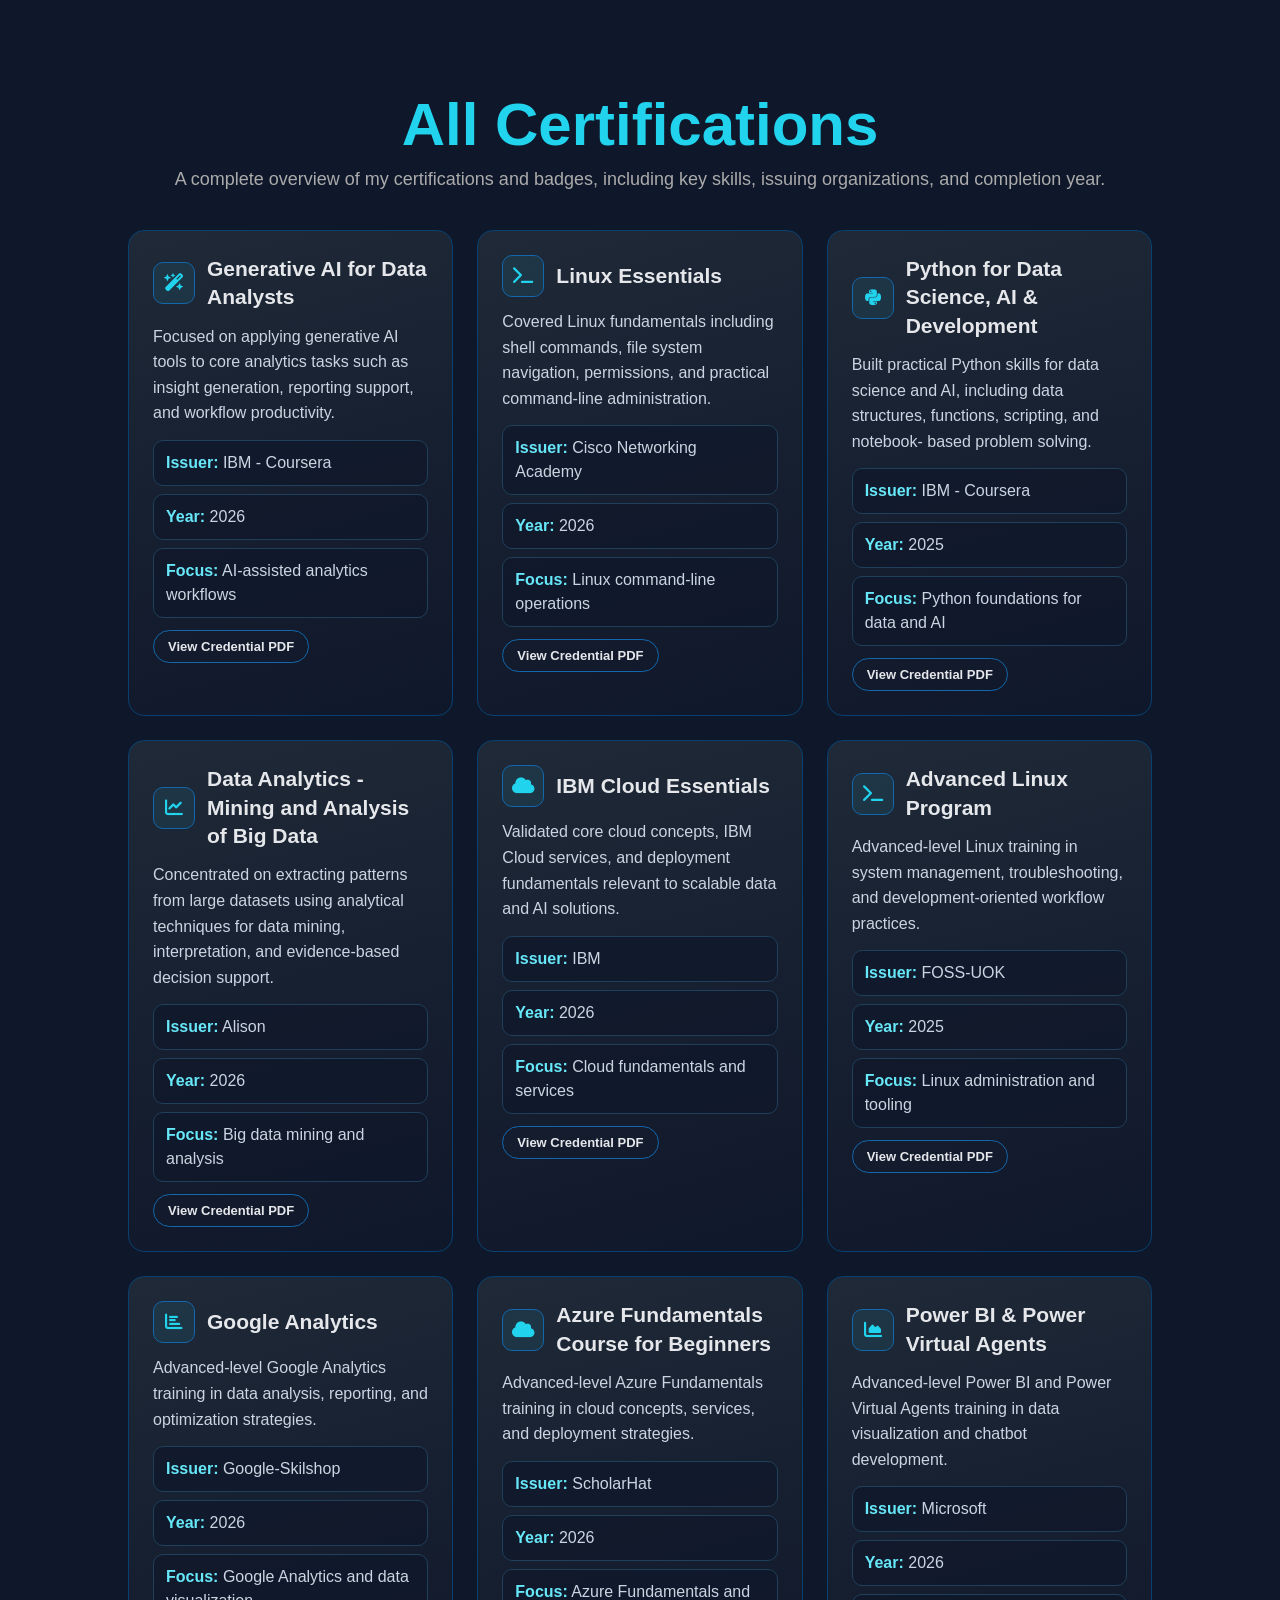
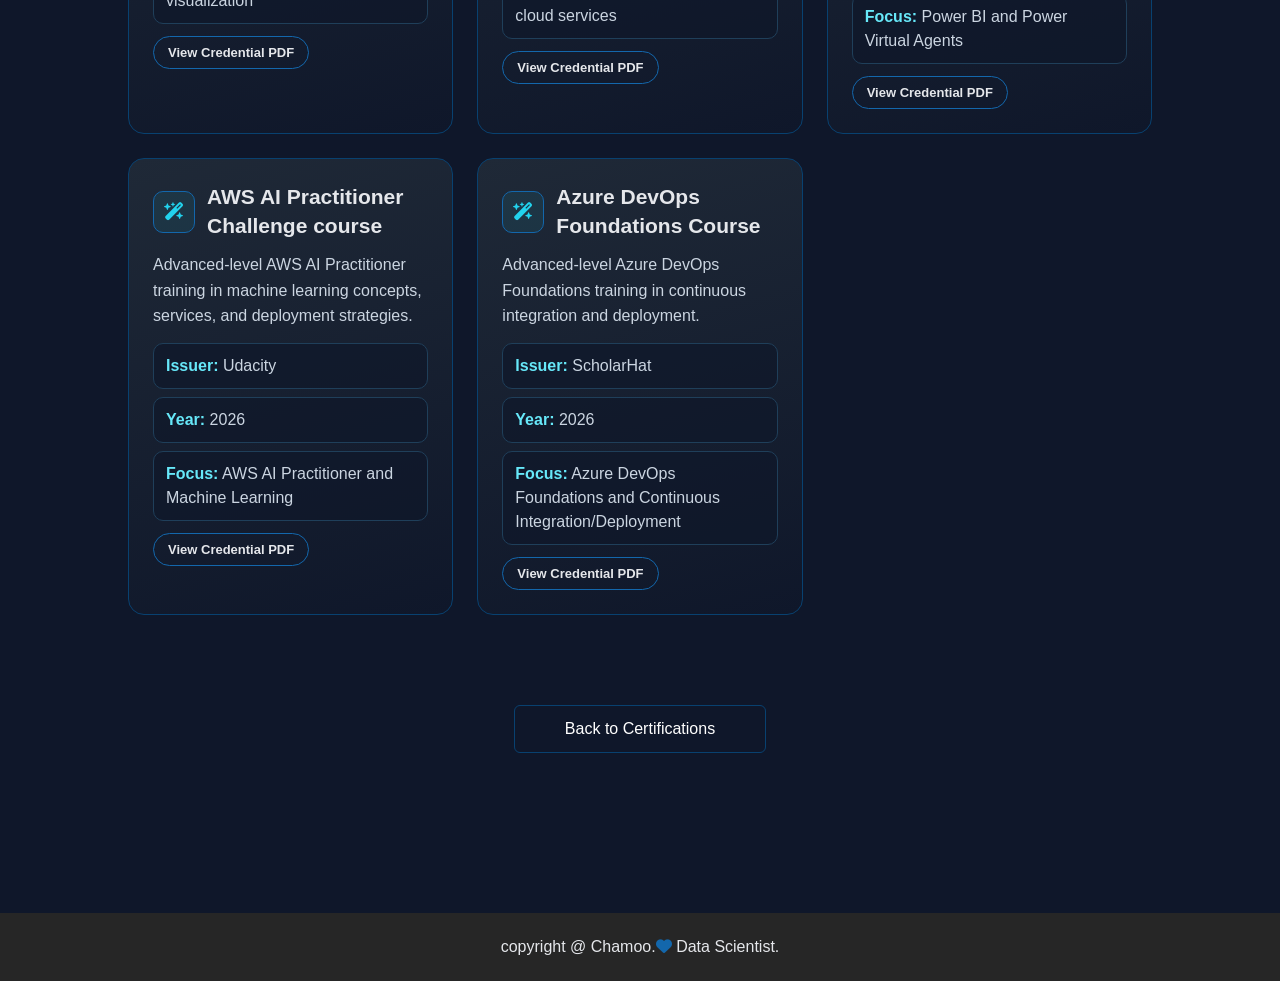
==== commit aa7705b3: "Change" ====
--- a/certifications.html
+++ b/certifications.html
@@ -294,7 +294,37 @@
               </ul>
               <a
                 class="credential-link"
-                href="https://cdn.getblueshift.com/bee/images/ed5b8755-0989-4944-9ca5-287bb68e4a22/Challenge%20Completion%20Badge_Light.png?bsft_eid=02ace6ce-3bdc-f3ca-aa94-881c396e61b2&utm_campaign=sch_600_auto_ndxxx_aws-challenge-2026-completion-badge_global&utm_source=blueshift&utm_medium=email&utm_content=sch_600_auto_ndxxx_aws-challenge-2026-completion-badge_global&bsft_clkid=1c4a0be3-9f1b-4afc-9100-86493f88a148&bsft_uid=ba9540ea-4cf7-44d6-a7cd-2aefab6f9e3b&bsft_mid=20c695d5-ec01-4f6c-9915-4b90e4c65a34&bsft_txnid=db03d976-7f64-4c9d-8d77-1c258b2d0112&bsft_aaid=8d7e276e-4a10-41b2-8868-423fe96dd6b2&bsft_mime_type=html&bsft_ek=2026-04-05T16%3A08%3A01Z&bsft_lx=2&bsft_tv=28&bsft_clicked_by=bot"
+                href="image/cer/AWS AI Practitioner Challenge.pdf"
+                target="_blank"
+                rel="noopener noreferrer"
+              >
+                View Credential PDF
+              </a>
+            </div>
+          </article>
+          <article class="detailed-work certificate-card">
+            <div class="detailed-work-content">
+              <div class="certificate-title">
+                <i
+                  class="fa-solid fa-wand-magic-sparkles"
+                  aria-hidden="true"
+                ></i>
+                <h3>Azure DevOps Foundations Course</h3>
+              </div>
+              <p>
+                Advanced-level Azure DevOps Foundations training in continuous integration and deployment.
+              </p>
+              <ul class="certificate-meta">
+                <li><strong>Issuer:</strong> ScholarHat</li>
+                <li><strong>Year:</strong> 2026</li>
+                <li>
+                  <strong>Focus:</strong> Azure DevOps Foundations and Continuous
+                  Integration/Deployment
+                </li>
+              </ul>
+              <a
+                class="credential-link"
+                href="image/cer/Azure DevOps Foundations Course.pdf"
                 target="_blank"
                 rel="noopener noreferrer"
               >
